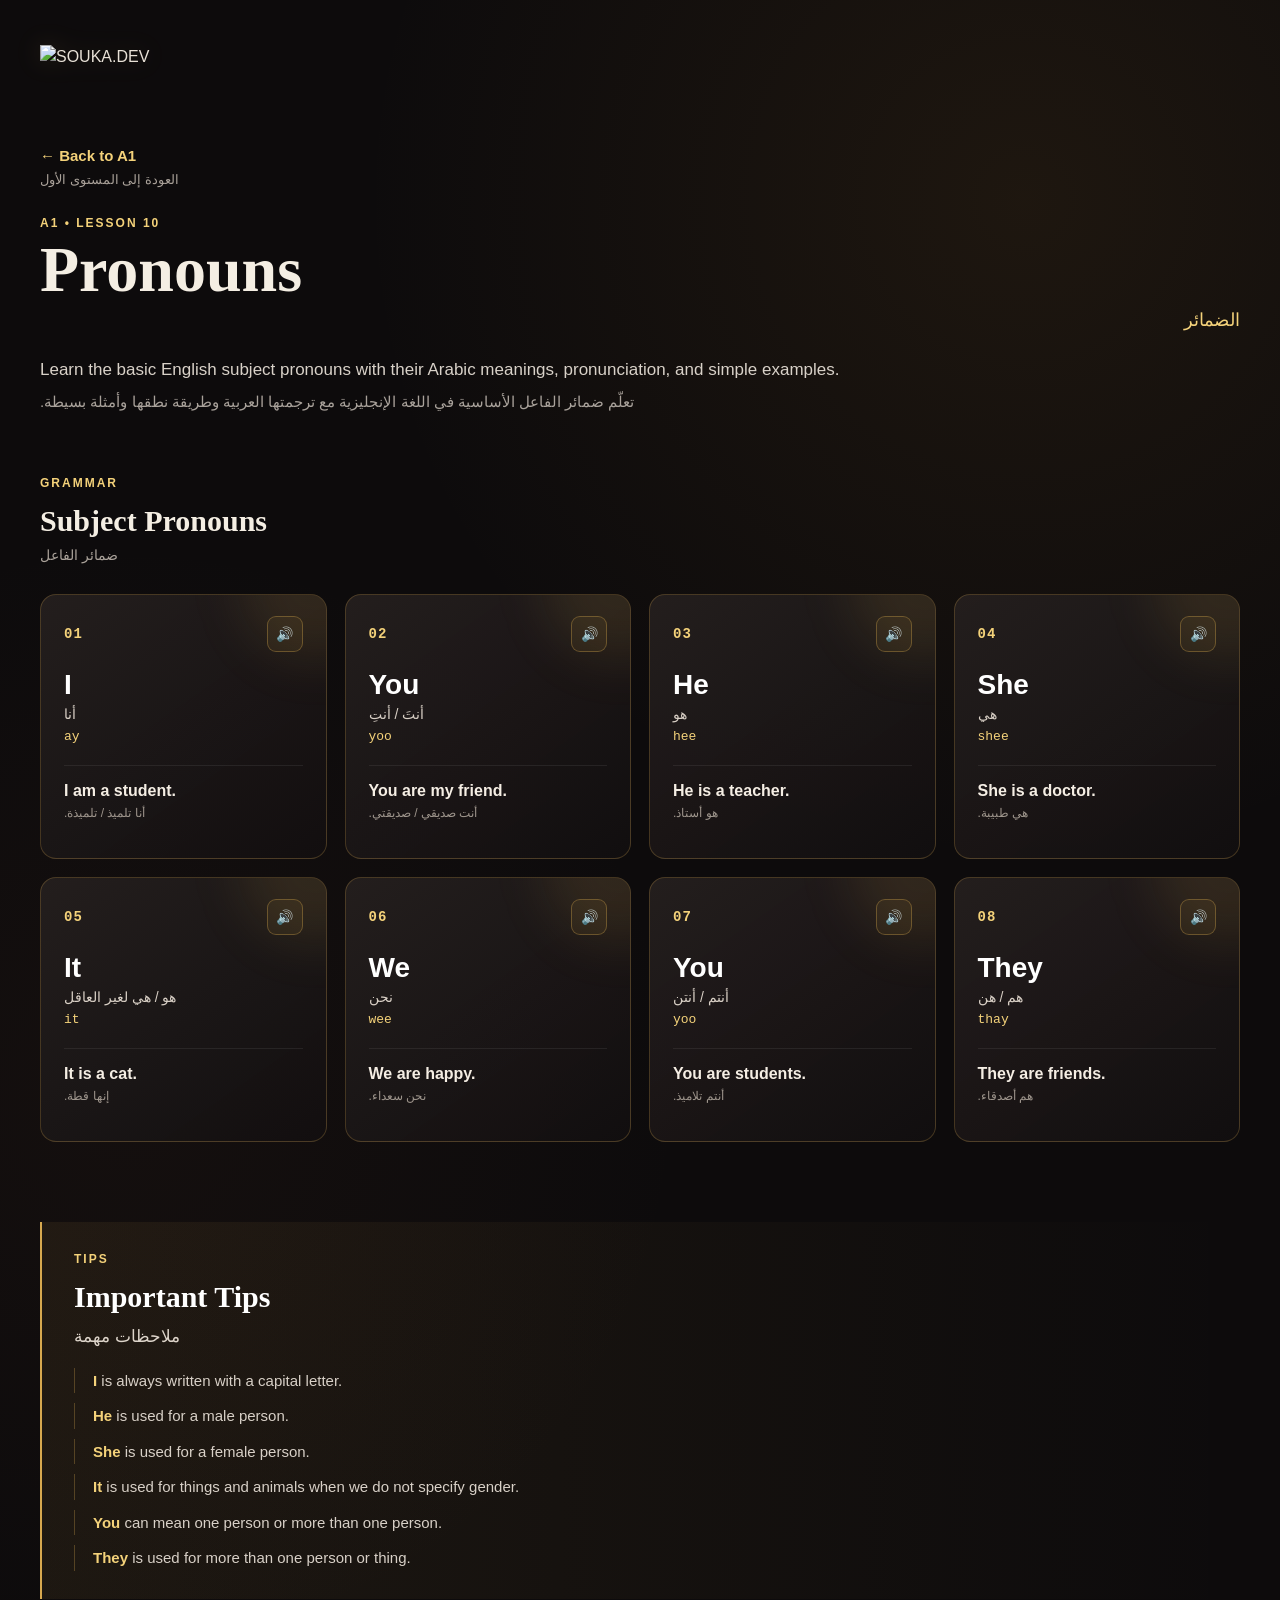
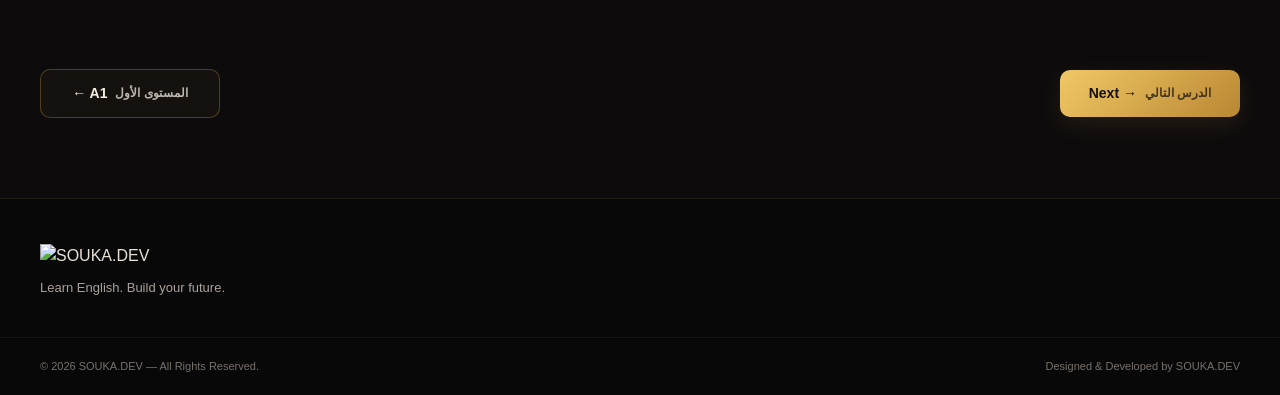
==== 1a.pronouns.html @ c5cd775c "Add files via upload" ====
<!DOCTYPE html>
<html lang="en">

<head>

    <meta charset="UTF-8">

    <meta
        name="viewport"
        content="width=device-width, initial-scale=1.0"
    >

    <title>Pronouns | A1 | SOUKA.DEV</title>

    <meta
        name="description"
        content="Learn English subject pronouns with Arabic meanings, pronunciation, and simple examples."
    >

    <link rel="stylesheet" href="pronouns.css">

</head>


<body>


    <!-- =================================
         HEADER
    ================================= -->

    <header class="site-header">

        <div class="container header-content">

            <a
                href="index.html"
                class="logo"
            >

                <img
                    src="assets/images/logo.png"
                    alt="SOUKA.DEV"
                >

            </a>

        </div>

    </header>



    <!-- =================================
         MAIN
    ================================= -->

    <main>


        <!-- =================================
             LESSON HEADER
        ================================= -->

        <section class="lesson-header">

            <div class="container">


                <a
                    href="a1.html"
                    class="lesson-back"
                >
                    ← Back to A1
                    <span>العودة إلى المستوى الأول</span>
                </a>


                <p class="section-label">
                    A1 • LESSON 10
                </p>


                <h1>
                    Pronouns
                </h1>


                <p class="lesson-arabic-title">
                    الضمائر
                </p>


                <p class="lesson-intro">
                    Learn the basic English subject pronouns
                    with their Arabic meanings, pronunciation,
                    and simple examples.
                </p>


                <p class="lesson-intro-ar">
                    تعلّم ضمائر الفاعل الأساسية في اللغة الإنجليزية
                    مع ترجمتها العربية وطريقة نطقها وأمثلة بسيطة.
                </p>

            </div>

        </section>



        <!-- =================================
             SUBJECT PRONOUNS
        ================================= -->

        <section class="lesson-section">

            <div class="container">


                <div class="lesson-section-title">

                    <p class="section-label">
                        GRAMMAR
                    </p>

                    <h2>
                        Subject Pronouns
                    </h2>

                    <p>
                        ضمائر الفاعل
                    </p>

                </div>



                <div class="pronouns-grid">


                    <!-- I -->

                    <article class="pronoun-card">

                        <div class="pronoun-top">

                            <span class="pronoun-number">
                                01
                            </span>

                            <button
                                class="audio-button"
                                type="button"
                                data-word="I"
                                aria-label="Listen to I"
                            >
                                🔊
                            </button>

                        </div>

                        <h3>
                            I
                        </h3>

                        <p class="arabic-word">
                            أنا
                        </p>

                        <p class="pronunciation">
                            ay
                        </p>

                        <div class="pronoun-example">

                            <strong>
                                I am a student.
                            </strong>

                            <span>
                                أنا تلميذ / تلميذة.
                            </span>

                        </div>

                    </article>



                    <!-- YOU -->

                    <article class="pronoun-card">

                        <div class="pronoun-top">

                            <span class="pronoun-number">
                                02
                            </span>

                            <button
                                class="audio-button"
                                type="button"
                                data-word="you"
                                aria-label="Listen to you"
                            >
                                🔊
                            </button>

                        </div>

                        <h3>
                            You
                        </h3>

                        <p class="arabic-word">
                            أنتَ / أنتِ
                        </p>

                        <p class="pronunciation">
                            yoo
                        </p>

                        <div class="pronoun-example">

                            <strong>
                                You are my friend.
                            </strong>

                            <span>
                                أنت صديقي / صديقتي.
                            </span>

                        </div>

                    </article>



                    <!-- HE -->

                    <article class="pronoun-card">

                        <div class="pronoun-top">

                            <span class="pronoun-number">
                                03
                            </span>

                            <button
                                class="audio-button"
                                type="button"
                                data-word="he"
                                aria-label="Listen to he"
                            >
                                🔊
                            </button>

                        </div>

                        <h3>
                            He
                        </h3>

                        <p class="arabic-word">
                            هو
                        </p>

                        <p class="pronunciation">
                            hee
                        </p>

                        <div class="pronoun-example">

                            <strong>
                                He is a teacher.
                            </strong>

                            <span>
                                هو أستاذ.
                            </span>

                        </div>

                    </article>



                    <!-- SHE -->

                    <article class="pronoun-card">

                        <div class="pronoun-top">

                            <span class="pronoun-number">
                                04
                            </span>

                            <button
                                class="audio-button"
                                type="button"
                                data-word="she"
                                aria-label="Listen to she"
                            >
                                🔊
                            </button>

                        </div>

                        <h3>
                            She
                        </h3>

                        <p class="arabic-word">
                            هي
                        </p>

                        <p class="pronunciation">
                            shee
                        </p>

                        <div class="pronoun-example">

                            <strong>
                                She is a doctor.
                            </strong>

                            <span>
                                هي طبيبة.
                            </span>

                        </div>

                    </article>



                    <!-- IT -->

                    <article class="pronoun-card">

                        <div class="pronoun-top">

                            <span class="pronoun-number">
                                05
                            </span>

                            <button
                                class="audio-button"
                                type="button"
                                data-word="it"
                                aria-label="Listen to it"
                            >
                                🔊
                            </button>

                        </div>

                        <h3>
                            It
                        </h3>

                        <p class="arabic-word">
                            هو / هي لغير العاقل
                        </p>

                        <p class="pronunciation">
                            it
                        </p>

                        <div class="pronoun-example">

                            <strong>
                                It is a cat.
                            </strong>

                            <span>
                                إنها قطة.
                            </span>

                        </div>

                    </article>



                    <!-- WE -->

                    <article class="pronoun-card">

                        <div class="pronoun-top">

                            <span class="pronoun-number">
                                06
                            </span>

                            <button
                                class="audio-button"
                                type="button"
                                data-word="we"
                                aria-label="Listen to we"
                            >
                                🔊
                            </button>

                        </div>

                        <h3>
                            We
                        </h3>

                        <p class="arabic-word">
                            نحن
                        </p>

                        <p class="pronunciation">
                            wee
                        </p>

                        <div class="pronoun-example">

                            <strong>
                                We are happy.
                            </strong>

                            <span>
                                نحن سعداء.
                            </span>

                        </div>

                    </article>



                    <!-- YOU PLURAL -->

                    <article class="pronoun-card">

                        <div class="pronoun-top">

                            <span class="pronoun-number">
                                07
                            </span>

                            <button
                                class="audio-button"
                                type="button"
                                data-word="you"
                                aria-label="Listen to you"
                            >
                                🔊
                            </button>

                        </div>

                        <h3>
                            You
                        </h3>

                        <p class="arabic-word">
                            أنتم / أنتن
                        </p>

                        <p class="pronunciation">
                            yoo
                        </p>

                        <div class="pronoun-example">

                            <strong>
                                You are students.
                            </strong>

                            <span>
                                أنتم تلاميذ.
                            </span>

                        </div>

                    </article>



                    <!-- THEY -->

                    <article class="pronoun-card">

                        <div class="pronoun-top">

                            <span class="pronoun-number">
                                08
                            </span>

                            <button
                                class="audio-button"
                                type="button"
                                data-word="they"
                                aria-label="Listen to they"
                            >
                                🔊
                            </button>

                        </div>

                        <h3>
                            They
                        </h3>

                        <p class="arabic-word">
                            هم / هن
                        </p>

                        <p class="pronunciation">
                            thay
                        </p>

                        <div class="pronoun-example">

                            <strong>
                                They are friends.
                            </strong>

                            <span>
                                هم أصدقاء.
                            </span>

                        </div>

                    </article>


                </div>

            </div>

        </section>



        <!-- =================================
             TIPS
        ================================= -->

        <section class="lesson-example">

            <div class="container">

                <div class="example-box">

                    <p class="section-label">
                        TIPS
                    </p>


                    <h2>
                        Important Tips
                    </h2>


                    <p class="example-arabic">
                        ملاحظات مهمة
                    </p>


                    <div class="tips-list">

                        <p>
                            <strong>I</strong> is always written with a capital letter.
                        </p>

                        <p>
                            <strong>He</strong> is used for a male person.
                        </p>

                        <p>
                            <strong>She</strong> is used for a female person.
                        </p>

                        <p>
                            <strong>It</strong> is used for things and animals when we do not specify gender.
                        </p>

                        <p>
                            <strong>You</strong> can mean one person or more than one person.
                        </p>

                        <p>
                            <strong>They</strong> is used for more than one person or thing.
                        </p>

                    </div>

                </div>

            </div>

        </section>



        <!-- =================================
             LESSON NAVIGATION
        ================================= -->

        <section class="lesson-navigation">

            <div class="container">


                <a
                    href="a1.html"
                    class="btn btn-secondary"
                >
                    ← A1
                    <span>المستوى الأول</span>
                </a>


                <a
                    href="a1-time.html"
                    class="btn btn-primary"
                >
                    Next →
                    <span>الدرس التالي</span>
                </a>

            </div>

        </section>


    </main>



    <!-- =================================
         FOOTER
    ================================= -->

    <footer class="site-footer">

        <div class="container footer-content">

            <div class="footer-brand">

                <img
                    src="assets/images/logo.png"
                    alt="SOUKA.DEV"
                >

                <p>
                    Learn English. Build your future.
                </p>

            </div>

        </div>


        <div class="footer-bottom">

            <p>
                © 2026 SOUKA.DEV — All Rights Reserved.
            </p>

            <p>
                Designed &amp; Developed by SOUKA.DEV
            </p>

        </div>

    </footer>



    <script src="script.js"></script>

</body>

</html>
---- pronouns.css ----
/* =========================================================
   SOUKA.DEV — A1 PRONOUNS
   ========================================================= */

   :root {
    --gold: #d6a84f;
    --gold-light: #f4d27a;
    --cream: #f4eee3;
    --text: #e8e1d7;
    --muted: #aaa29a;
    --background: #0d0b0c;
    --card: rgba(24, 20, 20, 0.82);
    --border: rgba(214, 168, 79, 0.25);
    --container: 1380px;
}


/* =========================================================
   RESET
   ========================================================= */

* {
    margin: 0;
    padding: 0;
    box-sizing: border-box;
}

html {
    scroll-behavior: smooth;
}

body {
    min-height: 100vh;

    background:
        radial-gradient(
            circle at 80% 10%,
            rgba(180, 125, 45, 0.10),
            transparent 32%
        ),
        radial-gradient(
            circle at 10% 55%,
            rgba(120, 70, 45, 0.07),
            transparent 35%
        ),
        var(--background);

    color: var(--text);

    font-family:
        Arial,
        Helvetica,
        sans-serif;

    line-height: 1.5;

    overflow-x: hidden;
}

a {
    color: inherit;
    text-decoration: none;
}

button {
    font: inherit;
}

img {
    max-width: 100%;
    display: block;
}


/* =========================================================
   CONTAINER
   ========================================================= */

.container {
    width: min(
        calc(100% - 80px),
        var(--container)
    );

    margin-inline: auto;
}


/* =========================================================
   HEADER
   ========================================================= */

.site-header {
    padding: 45px 0 20px;
}

.header-content {
    display: flex;

    align-items: center;

    justify-content: space-between;
}


/* =========================================================
   LOGO
   ========================================================= */

.logo {
    display: inline-flex;

    align-items: center;
}

.logo img {
    width: 390px;

    max-width: 55vw;

    filter:
        drop-shadow(
            0 0 12px
            rgba(214, 168, 79, 0.16)
        );
}


/* =========================================================
   LESSON HEADER
   ========================================================= */

.lesson-header {
    padding: 55px 0 35px;
}

.lesson-back {
    display: inline-flex;

    flex-direction: column;

    gap: 2px;

    margin-bottom: 25px;

    color: var(--gold-light);

    font-size: 15px;

    font-weight: 600;

    transition: 0.25s ease;
}

.lesson-back span {
    color: var(--muted);

    font-size: 13px;

    font-weight: 400;
}

.lesson-back:hover {
    color: #ffffff;

    transform: translateX(4px);
}


/* =========================================================
   LABEL
   ========================================================= */

.section-label {
    margin-bottom: 6px;

    color: var(--gold-light);

    font-size: 12px;

    font-weight: 700;

    letter-spacing: 2px;

    text-transform: uppercase;
}


/* =========================================================
   TITLE
   ========================================================= */

.lesson-header h1 {
    margin-bottom: 5px;

    color: var(--cream);

    font-family:
        Georgia,
        "Times New Roman",
        serif;

    font-size:
        clamp(42px, 5vw, 68px);

    line-height: 1;
}

.lesson-arabic-title {
    margin-bottom: 22px;

    color: var(--gold-light);

    font-size: 18px;

    direction: rtl;
}

.lesson-intro {
    max-width: 800px;

    color: #d8d1c8;

    font-size: 17px;

    line-height: 1.7;
}

.lesson-intro-ar {
    max-width: 800px;

    margin-top: 4px;

    color: #a9a29b;

    font-size: 15px;

    direction: rtl;

    text-align: left;

    line-height: 1.7;
}


/* =========================================================
   LESSON SECTION
   ========================================================= */

.lesson-section {
    padding: 25px 0 70px;
}

.lesson-section-title {
    margin-bottom: 28px;
}

.lesson-section-title h2 {
    margin-bottom: 2px;

    color: var(--cream);

    font-family:
        Georgia,
        "Times New Roman",
        serif;

    font-size: 30px;
}

.lesson-section-title > p:last-child {
    color: var(--muted);

    font-size: 14px;

    direction: rtl;

    text-align: left;
}


/* =========================================================
   PRONOUNS GRID
   ========================================================= */

.pronouns-grid {
    display: grid;

    grid-template-columns:
        repeat(4, minmax(0, 1fr));

    gap: 18px;
}


/* =========================================================
   PRONOUN CARD
   ========================================================= */

.pronoun-card {
    position: relative;

    min-height: 265px;

    padding: 21px 23px;

    background:
        linear-gradient(
            145deg,
            rgba(38, 32, 31, 0.90),
            rgba(18, 15, 16, 0.94)
        );

    border:
        1px solid var(--border);

    border-radius: 16px;

    overflow: hidden;

    transition:
        transform 0.25s ease,
        border-color 0.25s ease,
        box-shadow 0.25s ease;
}

.pronoun-card::before {
    content: "";

    position: absolute;

    width: 150px;

    height: 150px;

    top: -85px;

    right: -65px;

    border-radius: 50%;

    background:
        rgba(214, 168, 79, 0.11);

    filter: blur(25px);

    pointer-events: none;
}

.pronoun-card:hover {
    transform: translateY(-5px);

    border-color:
        rgba(244, 210, 122, 0.55);

    box-shadow:
        0 14px 35px
        rgba(0, 0, 0, 0.35);
}


/* =========================================================
   PRONOUN TOP
   ========================================================= */

.pronoun-top {
    display: flex;

    align-items: center;

    justify-content: space-between;

    margin-bottom: 16px;
}


/* =========================================================
   NUMBER
   ========================================================= */

.pronoun-number {
    color: var(--gold-light);

    font-family:
        "Courier New",
        monospace;

    font-size: 14px;

    font-weight: 600;

    letter-spacing: 1px;
}


/* =========================================================
   AUDIO
   ========================================================= */

.audio-button {
    width: 36px;

    height: 36px;

    display: inline-flex;

    align-items: center;

    justify-content: center;

    padding: 0;

    border:
        1px solid
        rgba(214, 168, 79, 0.35);

    border-radius: 9px;

    background:
        rgba(214, 168, 79, 0.07);

    cursor: pointer;

    font-size: 14px;

    transition: 0.2s ease;
}

.audio-button:hover {
    background:
        rgba(214, 168, 79, 0.18);

    border-color: var(--gold);

    transform: scale(1.06);
}

.audio-button:active {
    transform: scale(0.94);
}


/* =========================================================
   PRONOUN
   ========================================================= */

.pronoun-card h3 {
    margin-bottom: 2px;

    color: #ffffff;

    font-size: 28px;

    line-height: 1.2;
}


/* =========================================================
   ARABIC
   ========================================================= */

.arabic-word {
    color: #d9d0c6;

    font-size: 14px;

    direction: rtl;

    text-align: left;
}


/* =========================================================
   PRONUNCIATION
   ========================================================= */

.pronunciation {
    margin-top: 2px;

    color: var(--gold-light);

    font-family:
        "Courier New",
        monospace;

    font-size: 13px;
}


/* =========================================================
   EXAMPLE
   ========================================================= */

.pronoun-example {
    display: flex;

    flex-direction: column;

    gap: 1px;

    margin-top: 19px;

    padding-top: 13px;

    border-top:
        1px solid
        rgba(255, 255, 255, 0.07);
}

.pronoun-example strong {
    color: #f5eee4;

    font-size: 16px;
}

.pronoun-example span {
    color: #9e958c;

    font-size: 12px;

    direction: rtl;

    text-align: left;
}


/* =========================================================
   TIPS / EXAMPLE
   ========================================================= */

.lesson-example {
    padding: 10px 0 55px;
}

.example-box {
    padding: 28px 32px;

    border-left:
        2px solid var(--gold);

    background:
        linear-gradient(
            90deg,
            rgba(214, 168, 79, 0.08),
            transparent
        );
}

.example-box h2 {
    margin-bottom: 5px;

    color: #ffffff;

    font-family:
        Georgia,
        "Times New Roman",
        serif;

    font-size: 30px;
}

.example-arabic {
    color: #ddd4ca;

    font-size: 17px;

    direction: rtl;

    text-align: left;
}


/* =========================================================
   TIPS LIST
   ========================================================= */

.tips-list {
    display: flex;

    flex-direction: column;

    gap: 10px;

    margin-top: 18px;
}

.tips-list p {
    padding-left: 18px;

    color: #d8d0c7;

    font-size: 15px;

    line-height: 1.7;

    border-left:
        1px solid
        rgba(214, 168, 79, 0.30);
}

.tips-list strong {
    color: var(--gold-light);
}


/* =========================================================
   NAVIGATION
   ========================================================= */

.lesson-navigation {
    padding: 15px 0 80px;
}

.lesson-navigation .container {
    display: flex;

    align-items: center;

    justify-content: space-between;

    gap: 20px;
}


/* =========================================================
   BUTTONS
   ========================================================= */

.btn {
    min-width: 180px;

    padding: 13px 20px;

    display: inline-flex;

    align-items: center;

    justify-content: center;

    gap: 8px;

    border-radius: 10px;

    font-size: 14px;

    font-weight: 600;

    transition: 0.25s ease;
}

.btn span {
    font-size: 12px;

    opacity: 0.75;
}


/* =========================================================
   SECONDARY
   ========================================================= */

.btn-secondary {
    border:
        1px solid
        rgba(214, 168, 79, 0.30);

    background:
        rgba(214, 168, 79, 0.04);

    color: var(--cream);
}

.btn-secondary:hover {
    border-color: var(--gold);

    transform: translateX(-3px);
}


/* =========================================================
   PRIMARY
   ========================================================= */

.btn-primary {
    color: #17110b;

    background:
        linear-gradient(
            135deg,
            #f0c866,
            #b98732
        );

    box-shadow:
        0 8px 25px
        rgba(214, 168, 79, 0.12);
}

.btn-primary:hover {
    transform: translateX(3px);

    box-shadow:
        0 12px 30px
        rgba(214, 168, 79, 0.22);
}


/* =========================================================
   FOOTER
   ========================================================= */

.site-footer {
    padding-top: 45px;

    border-top:
        1px solid
        rgba(214, 168, 79, 0.12);

    background:
        rgba(5, 4, 5, 0.35);
}

.footer-content {
    display: flex;

    align-items: flex-start;

    justify-content: space-between;
}

.footer-brand img {
    width: 300px;

    max-width: 60vw;

    margin-bottom: 10px;
}

.footer-brand p {
    color: var(--muted);

    font-size: 13px;
}

.footer-bottom {
    margin-top: 40px;

    padding:
        20px 40px;

    display: flex;

    justify-content: space-between;

    gap: 20px;

    border-top:
        1px solid
        rgba(214, 168, 79, 0.08);

    color: #77716b;

    font-size: 11px;
}


/* =========================================================
   TABLET
   ========================================================= */

@media (max-width: 1000px) {

    .container {
        width:
            min(
                calc(100% - 50px),
                var(--container)
            );
    }

    .pronouns-grid {
        grid-template-columns:
            repeat(3, minmax(0, 1fr));
    }

    .logo img {
        width: 330px;
    }
}


/* =========================================================
   MOBILE
   ========================================================= */

@media (max-width: 700px) {

    .container {
        width:
            calc(100% - 32px);
    }


    /* Header */

    .site-header {
        padding: 25px 0 10px;
    }

    .logo img {
        width: 230px;

        max-width: 75vw;
    }


    /* Lesson Header */

    .lesson-header {
        padding: 35px 0 25px;
    }

    .lesson-back {
        margin-bottom: 20px;

        font-size: 13px;
    }

    .lesson-header h1 {
        font-size: 43px;
    }

    .lesson-arabic-title {
        font-size: 16px;
    }

    .lesson-intro {
        font-size: 14px;

        line-height: 1.65;
    }

    .lesson-intro-ar {
        font-size: 13px;
    }


    /* Section */

    .lesson-section {
        padding-bottom: 45px;
    }

    .lesson-section-title h2 {
        font-size: 25px;
    }


    /* Cards */

    .pronouns-grid {
        grid-template-columns:
            repeat(2, minmax(0, 1fr));

        gap: 12px;
    }

    .pronoun-card {
        min-height: 230px;

        padding: 17px 16px;

        border-radius: 13px;
    }

    .pronoun-card h3 {
        font-size: 23px;
    }

    .pronoun-number {
        font-size: 12px;
    }

    .arabic-word {
        font-size: 13px;
    }

    .pronunciation {
        font-size: 12px;
    }

    .audio-button {
        width: 30px;

        height: 30px;

        font-size: 12px;
    }

    .pronoun-example {
        margin-top: 14px;

        padding-top: 10px;
    }

    .pronoun-example strong {
        font-size: 14px;
    }

    .pronoun-example span {
        font-size: 11px;
    }


    /* Tips */

    .example-box {
        padding: 22px 20px;
    }

    .example-box h2 {
        font-size: 23px;
    }

    .example-arabic {
        font-size: 15px;
    }

    .tips-list {
        gap: 8px;

        margin-top: 15px;
    }

    .tips-list p {
        padding-left: 14px;

        font-size: 13px;
    }


    /* Navigation */

    .lesson-navigation .container {
        flex-direction: column;

        align-items: stretch;
    }

    .btn {
        width: 100%;
    }


    /* Footer */

    .footer-content {
        flex-direction: column;
    }

    .footer-brand img {
        width: 240px;
    }

    .footer-bottom {
        flex-direction: column;

        padding-inline: 16px;

        text-align: center;
    }
}


/* =========================================================
   SMALL PHONES
   ========================================================= */

@media (max-width: 400px) {

    .container {
        width:
            calc(100% - 24px);
    }

    .logo img {
        width: 200px;
    }

    .lesson-header h1 {
        font-size: 38px;
    }

    .pronouns-grid {
        gap: 9px;
    }

    .pronoun-card {
        padding: 15px 13px;
    }

    .pronoun-card h3 {
        font-size: 21px;
    }
}
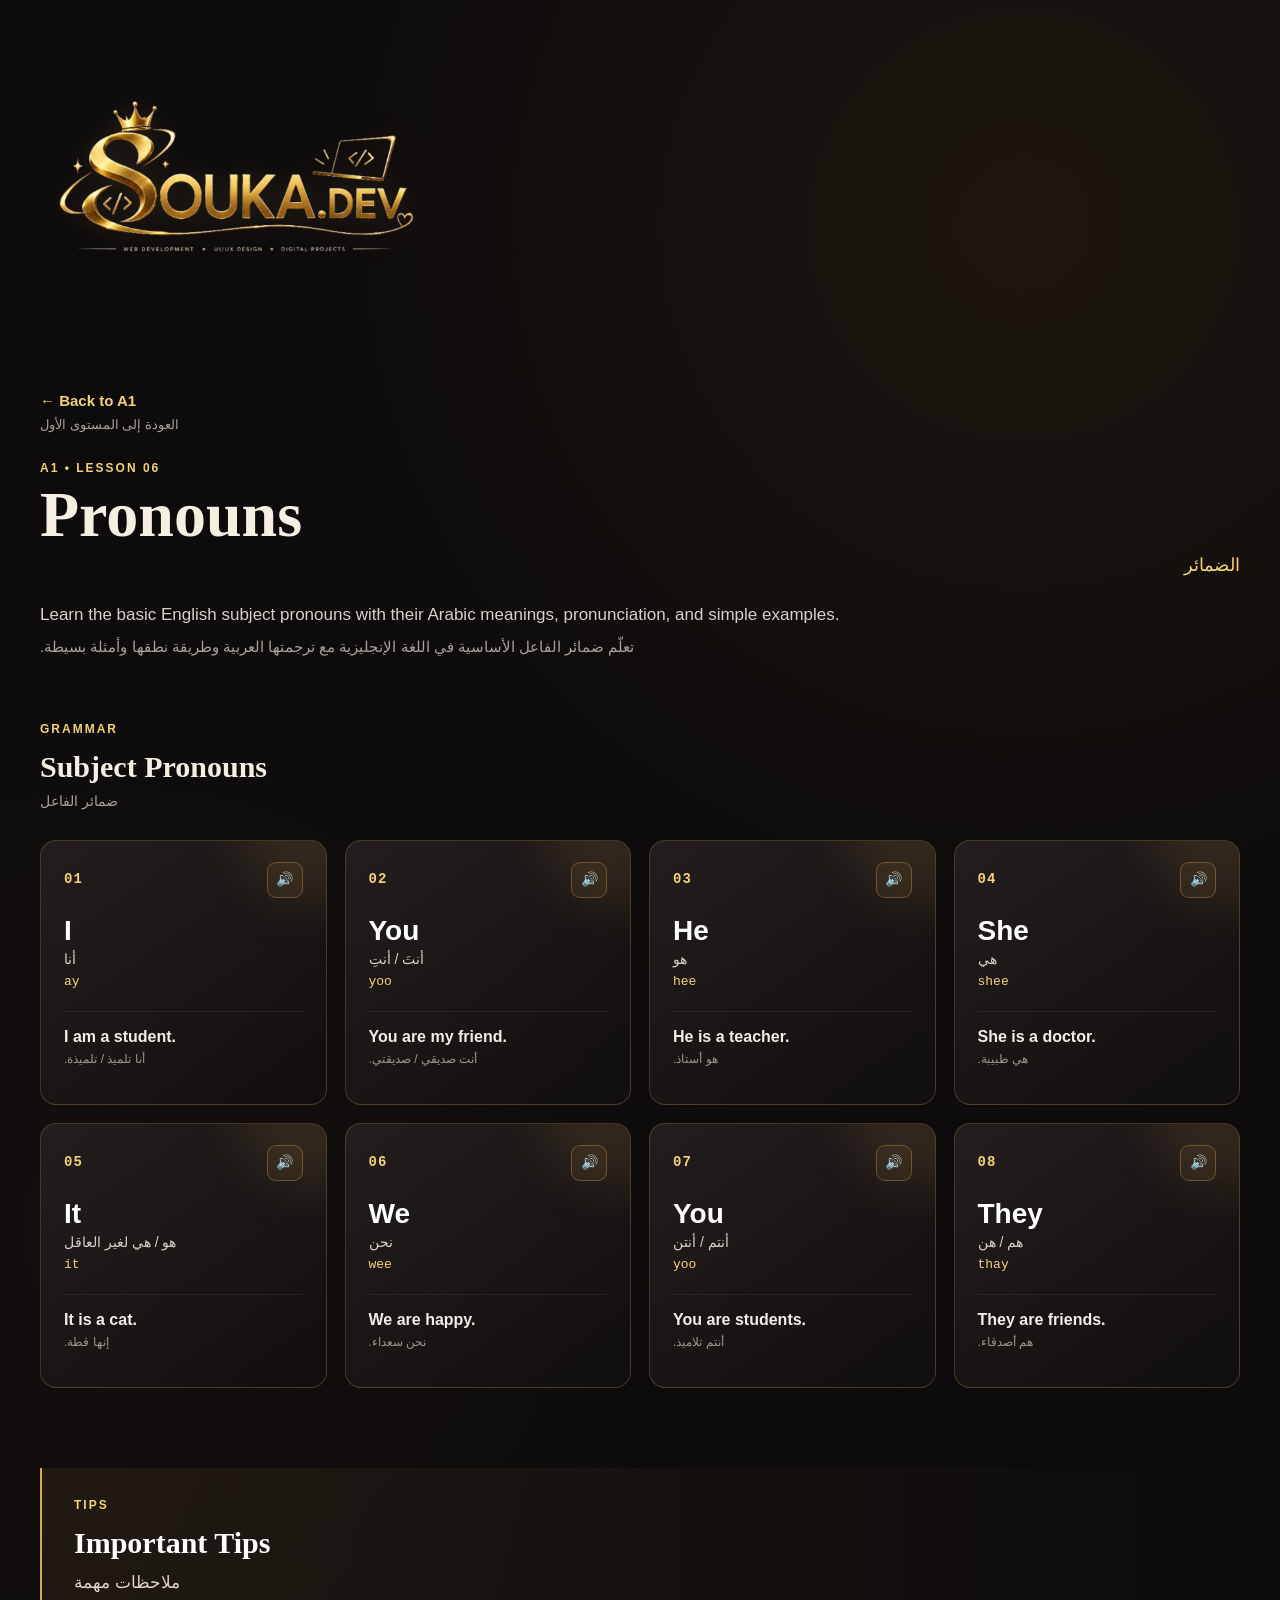
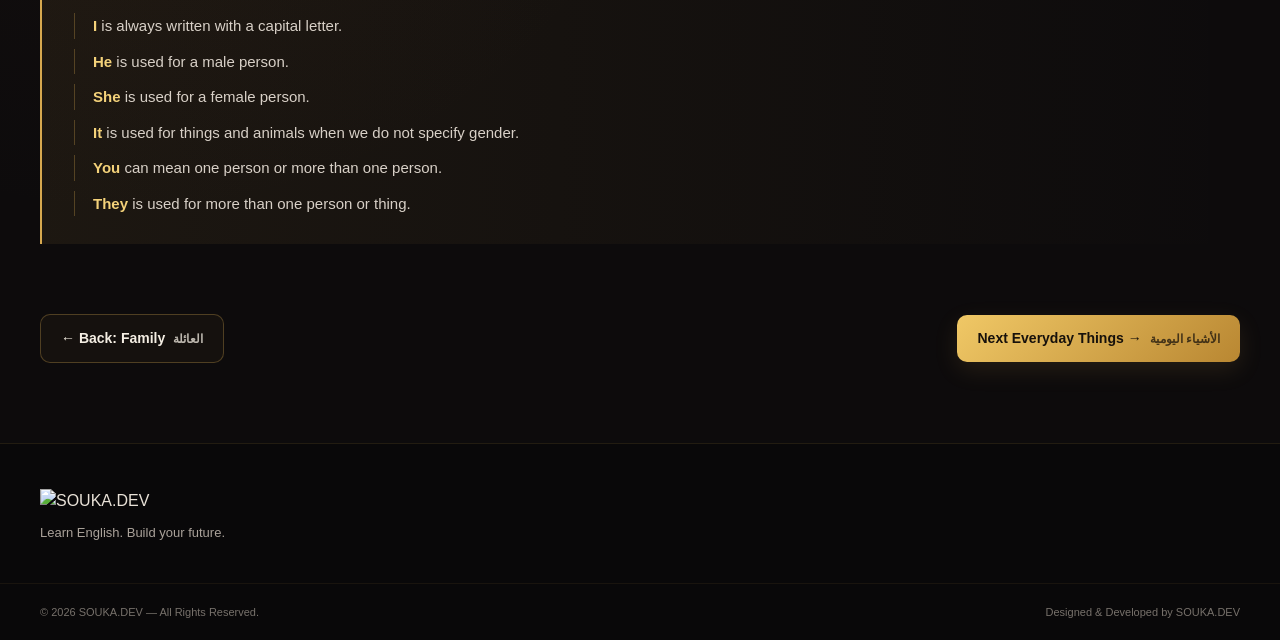
==== commit 1b122e10: "Update 1a.pronouns.html" ====
--- a/1a.pronouns.html
+++ b/1a.pronouns.html
@@ -39,7 +39,7 @@
             >
 
                 <img
-                    src="assets/images/logo.png"
+                    src="logo.png"
                     alt="SOUKA.DEV"
                 >
 
@@ -77,7 +77,7 @@
 
 
                 <p class="section-label">
-                    A1 • LESSON 10
+                    A1 • LESSON 06
                 </p>
 
 
@@ -609,20 +609,20 @@
 
 
                 <a
-                    href="a1.html"
+                    href="a1-family.html"
                     class="btn btn-secondary"
                 >
-                    ← A1
-                    <span>المستوى الأول</span>
+                    ← Back: Family
+                    <span>  العائلة </span>
                 </a>
 
 
                 <a
-                    href="a1-time.html"
+                    href="a1-everyday-things.html"
                     class="btn btn-primary"
                 >
-                    Next →
-                    <span>الدرس التالي</span>
+                    Next Everyday Things → 
+                    <span>  الأشياء اليومية  </span>
                 </a>
 
             </div>
@@ -678,4 +678,4 @@
 
 </body>
 
-</html>+</html>
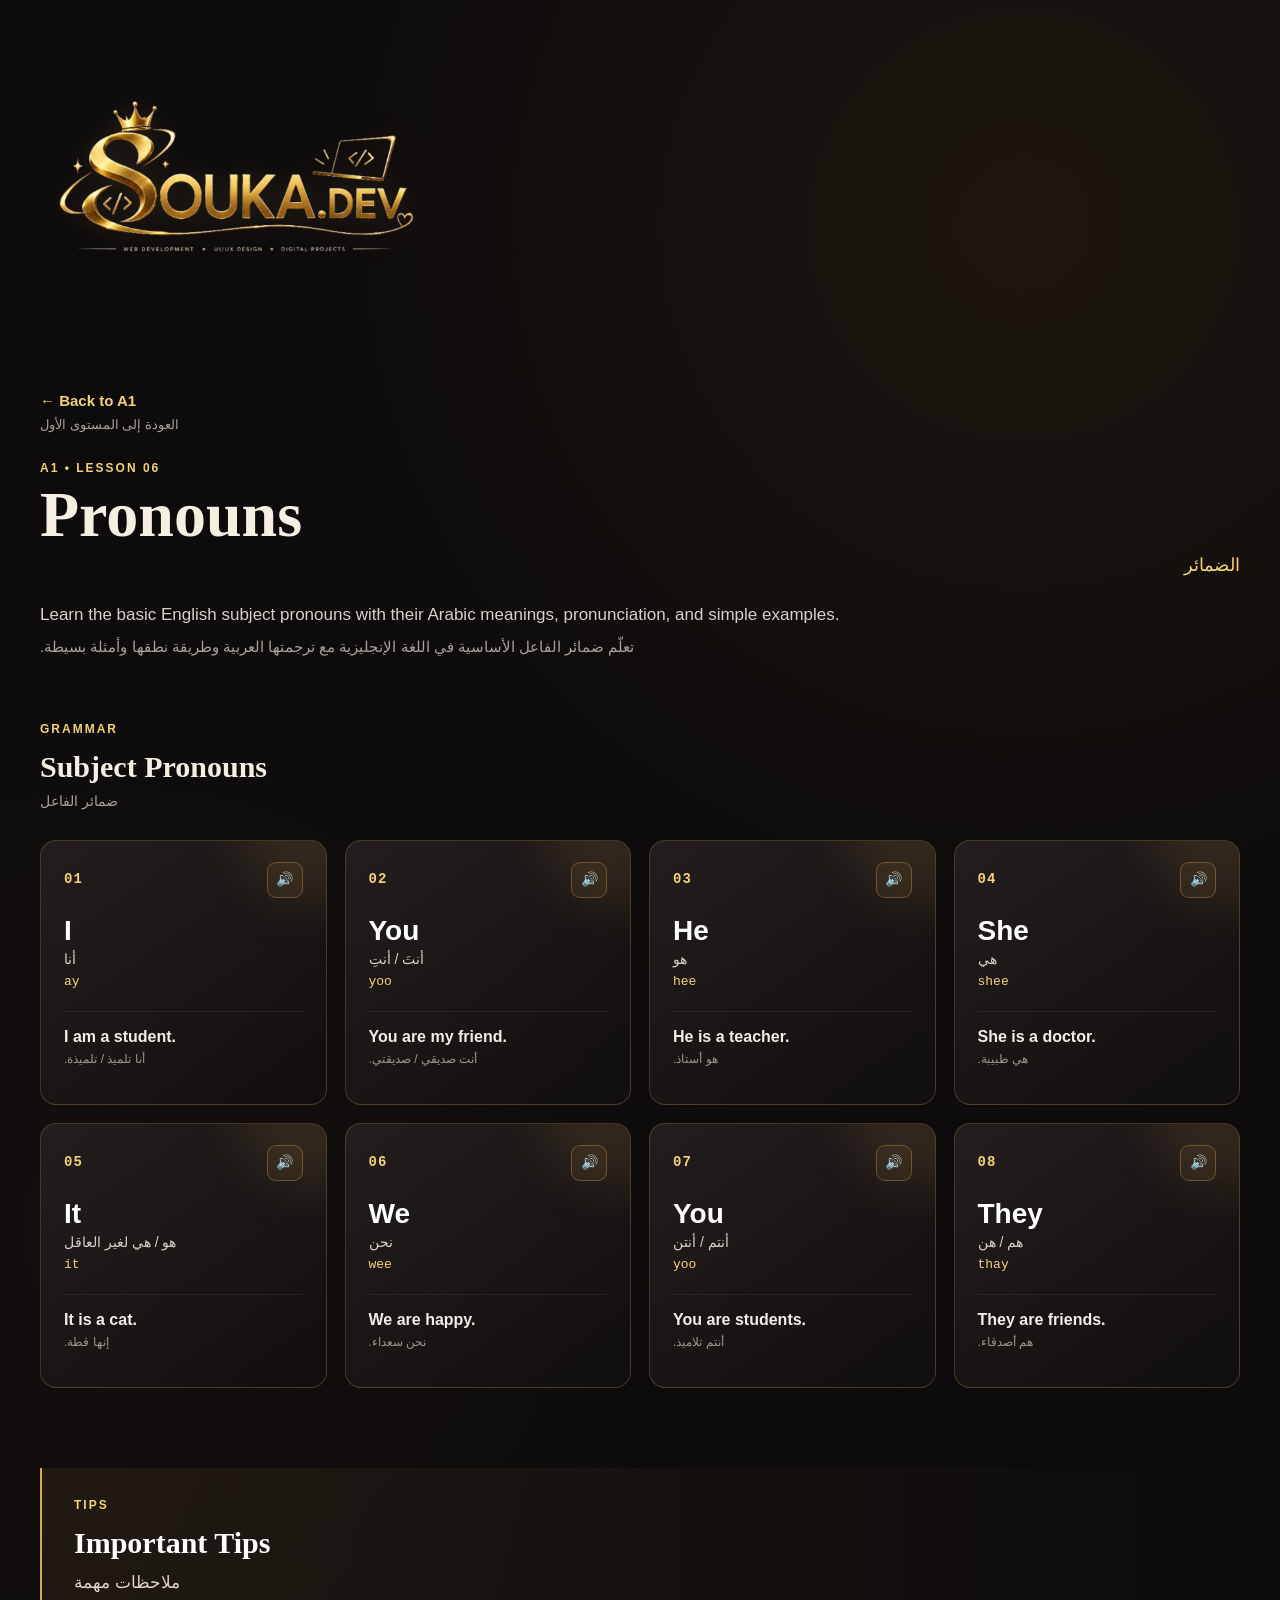
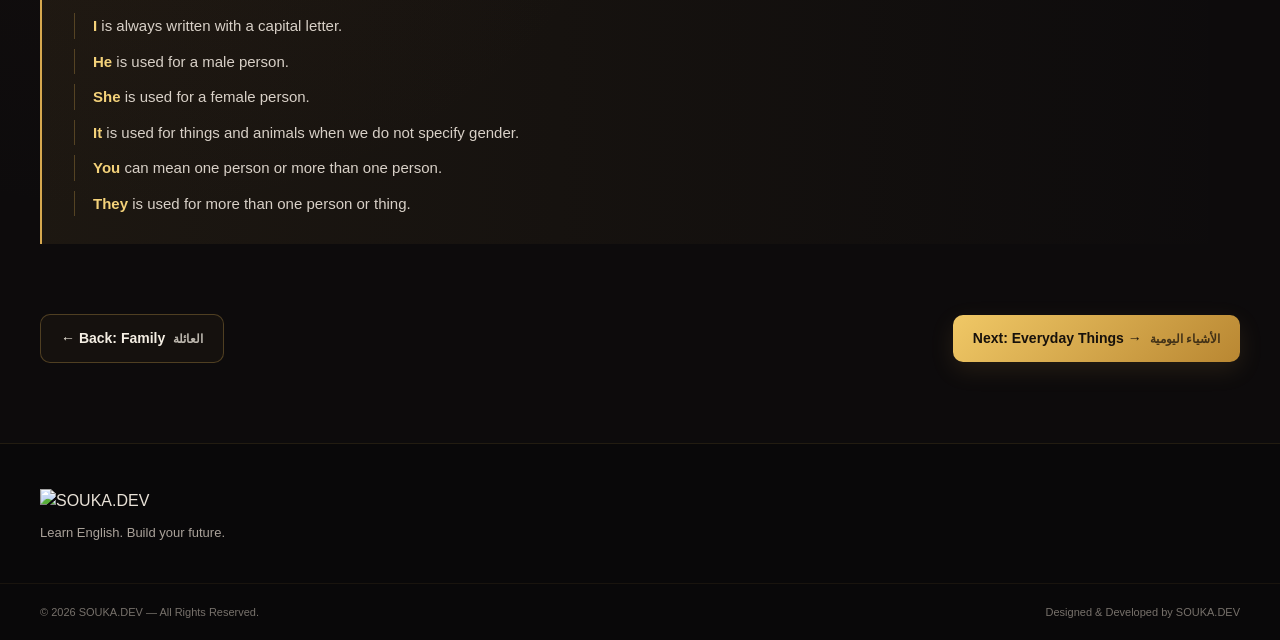
==== commit 3a5c6371: "Update 1a.pronouns.html" ====
--- a/1a.pronouns.html
+++ b/1a.pronouns.html
@@ -621,7 +621,7 @@
                     href="a1-everyday-things.html"
                     class="btn btn-primary"
                 >
-                    Next Everyday Things → 
+                    Next: Everyday Things → 
                     <span>  الأشياء اليومية  </span>
                 </a>
 
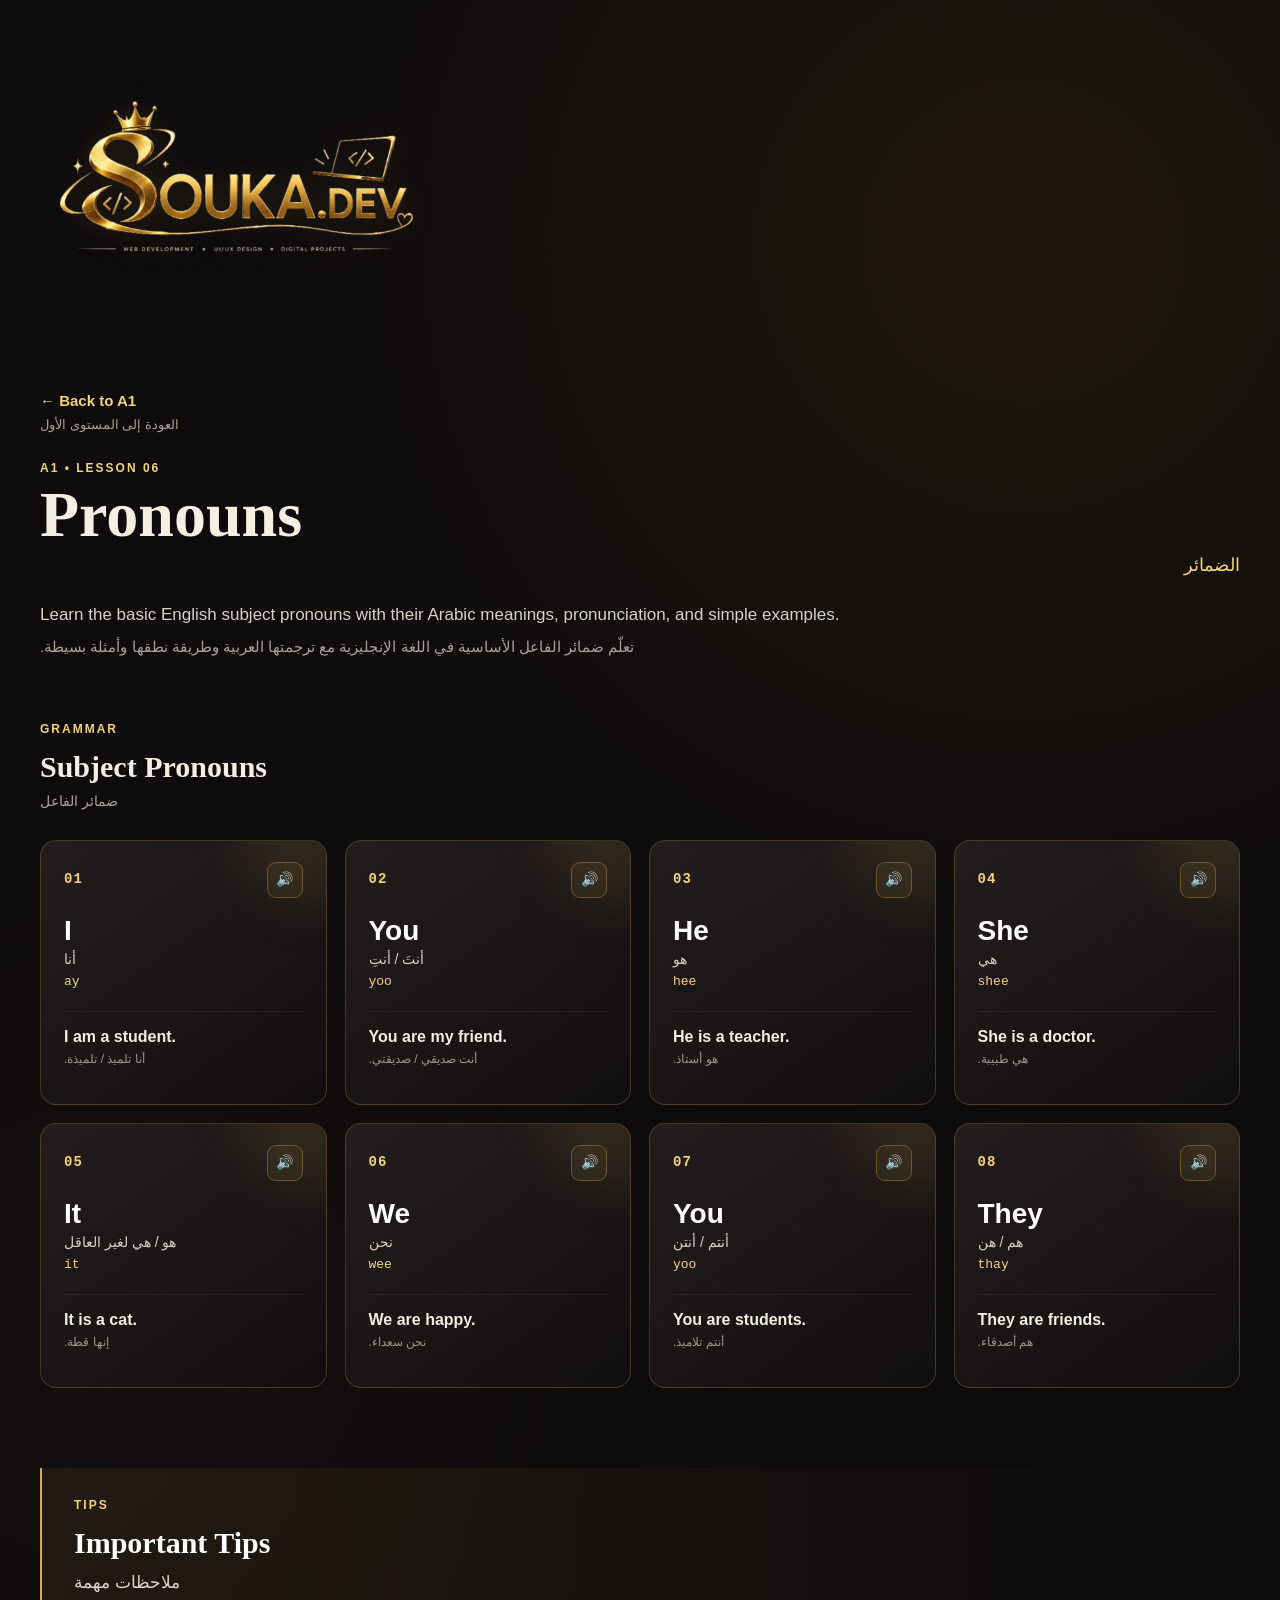
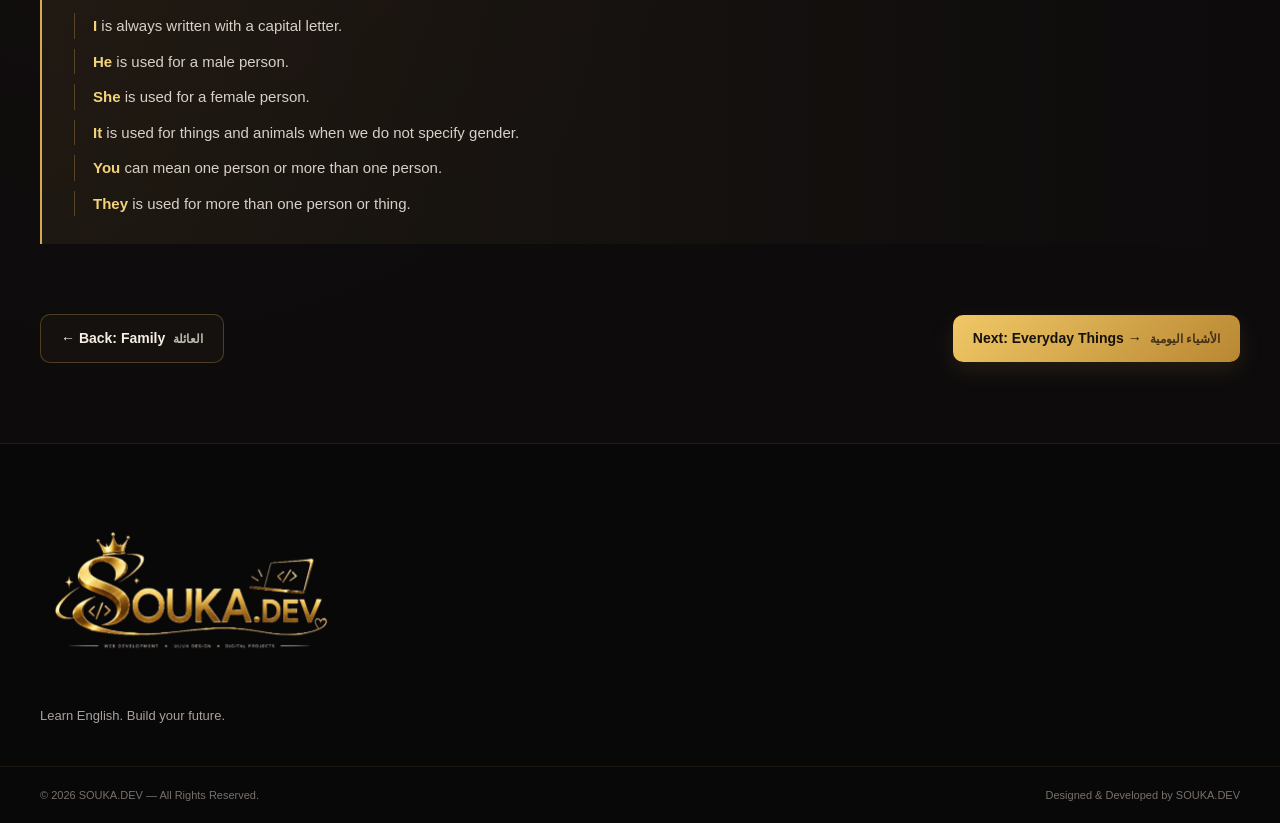
==== commit 394a02fa: "Update 1a.pronouns.html" ====
--- a/1a.pronouns.html
+++ b/1a.pronouns.html
@@ -645,7 +645,7 @@
             <div class="footer-brand">
 
                 <img
-                    src="assets/images/logo.png"
+                    src="logo.png"
                     alt="SOUKA.DEV"
                 >
 
